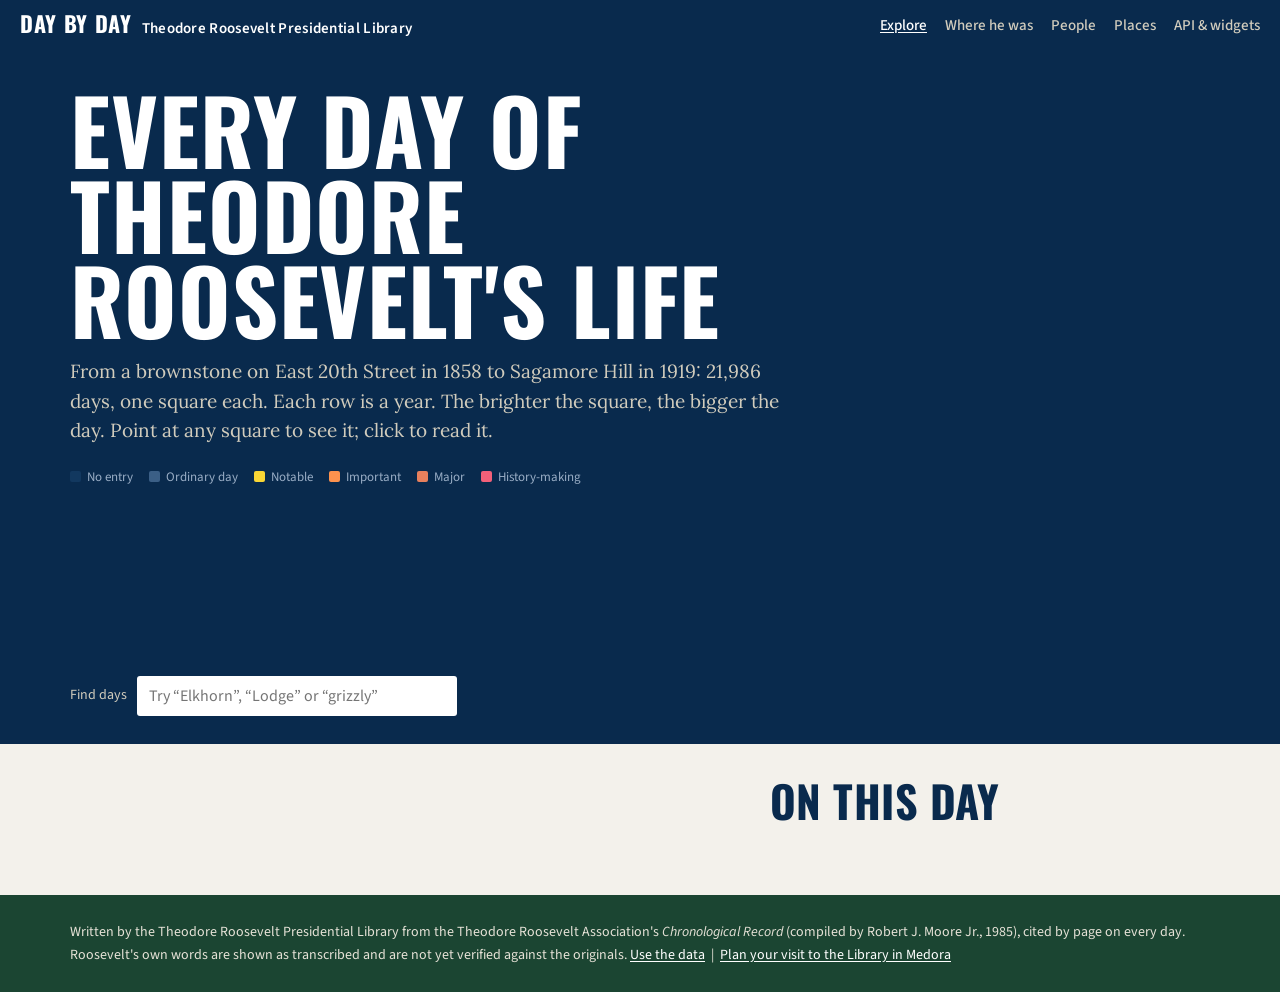
==== site/index.html @ 0353d09e "Day by Day: TR's life one day at a time — dataset, pipeline, static API, explorer and widgets 21,986" ====
<!doctype html>
<html lang="en">
<head>
<meta charset="utf-8">
<meta name="viewport" content="width=device-width, initial-scale=1">
<title>Theodore Roosevelt Day by Day | Theodore Roosevelt Presidential Library</title>
<meta name="description" content="Every day of Theodore Roosevelt's life, from his birth in New York City in 1858 to his death at Sagamore Hill in 1919: where he was, who he was with, and what he did.">
<meta property="og:title" content="Theodore Roosevelt Day by Day">
<meta property="og:description" content="Every day of Theodore Roosevelt's life: where he was, who he was with, and what he did.">
<meta property="og:type" content="website">
<meta property="og:url" content="https://daybyday.labs.trlibrary.com/">
<meta property="og:site_name" content="Theodore Roosevelt Presidential Library">
<meta name="twitter:card" content="summary_large_image">
<link rel="preconnect" href="https://fonts.googleapis.com">
<link href="https://fonts.googleapis.com/css2?family=Oswald:wght@600;700&family=Lora:ital,wght@0,400;0,700;1,400&family=Source+Sans+3:wght@400;600;700&display=swap" rel="stylesheet">
<link rel="stylesheet" href="assets/app.css">
</head>
<body>
<header class="bar">
  <a class="brand" href="index.html"><b>Day by Day</b>Theodore Roosevelt Presidential Library</a>
  <nav><a href="index.html" aria-current="page">Explore</a><a href="map.html">Where he was</a><a href="people.html">People</a><a href="places.html">Places</a><a href="api.html">API &amp; widgets</a></nav>
</header>

<section class="hero">
  <div class="wrap">
    <h1>Every day of Theodore Roosevelt's life</h1>
    <p class="lede">From a brownstone on East 20th Street in 1858 to Sagamore Hill in 1919: 21,986 days, one square each. Each row is a year. The brighter the square, the bigger the day. Point at any square to see it; click to read it.</p>
    <div class="legend" aria-hidden="true">
      <span><i style="background:var(--none)"></i>No entry</span>
      <span><i style="background:var(--s1)"></i>Ordinary day</span>
      <span><i style="background:var(--s2)"></i>Notable</span>
      <span><i style="background:var(--s3)"></i>Important</span>
      <span><i style="background:var(--s4)"></i>Major</span>
      <span><i style="background:var(--s5)"></i>History-making</span>
    </div>
    <div class="gridwrap" id="gridwrap">
      <canvas class="lifegrid" id="grid" role="img" aria-label="Grid of every day of Theodore Roosevelt's life, one row per year, colored by significance"></canvas>
      <div class="gridtip" id="tip"></div>
    </div>
    <div class="filters">
      <label class="small" for="q" style="color:var(--sand)">Find days</label>
      <input type="search" id="q" placeholder="Try “Elkhorn”, “Lodge” or “grizzly”" autocomplete="off">
      <span id="chips"></span>
      <span class="hits" id="hits" aria-live="polite"></span>
    </div>
  </div>
</section>

<main class="cols">
  <section id="day" aria-live="polite"></section>
  <aside class="side">
    <h2 id="otdTitle">On this day</h2>
    <ul class="otd" id="otd"></ul>
  </aside>
</main>

<footer class="site">
  <div class="wrap">
    Written by the Theodore Roosevelt Presidential Library from the Theodore Roosevelt Association's <i>Chronological Record</i> (compiled by Robert J. Moore Jr., 1985), cited by page on every day. Roosevelt's own words are shown as transcribed and are not yet verified against the originals.
    <a href="api.html">Use the data</a> &nbsp;|&nbsp; <a href="https://www.trlibrary.com/visit">Plan your visit to the Library in Medora</a>
  </div>
</footer>

<script src="assets/app.js"></script>
<script>
(async () => {
  const COLORS = ["#12385F", "#3B5F86", "#F9D635", "#FC924E", "#E7805D", "#F36079"];
  const DIM = "#0F2F52";
  const canvas = document.getElementById("grid"), tip = document.getElementById("tip");
  const ctx = canvas.getContext("2d");
  const grid = await DBD.get("grid.json");
  const rows = grid.rows;                                  // [date, sig, loc, headline, tags]
  const Y0 = 1858, Y1 = 1919, LABEL = 38;
  let CW = 3, CH = 8, GAP = 1;
  let match = null;                                        // Set of dates or null
  const pos = new Map();
  function doy(iso) { const d = new Date(iso + "T00:00:00Z"); return Math.floor((d - Date.UTC(d.getUTCFullYear(), 0, 1)) / 864e5); }
  function layout() {
    const w = Math.min(document.getElementById("gridwrap").clientWidth, 1140);
    CW = Math.max(2, Math.floor((w - LABEL) / 366));
    const dpr = window.devicePixelRatio || 1;
    const W = LABEL + 366 * CW, H = (Y1 - Y0 + 1) * (CH + GAP) + 18;
    canvas.width = W * dpr; canvas.height = H * dpr; canvas.style.width = W + "px"; canvas.style.height = H + "px";
    ctx.setTransform(dpr, 0, 0, dpr, 0, 0);
    draw();
  }
  function draw() {
    ctx.clearRect(0, 0, canvas.width, canvas.height);
    ctx.font = "600 11px 'Source Sans 3', sans-serif"; ctx.fillStyle = "#99ADC5"; ctx.textBaseline = "middle";
    for (let y = Y0; y <= Y1; y++) if (y === Y0 || y === Y1 || (y % 5 === 0 && y - Y0 > 2 && Y1 - y > 2)) ctx.fillText(y, 0, (y - Y0) * (CH + GAP) + CH / 2);
    ["Jan", "Apr", "Jul", "Oct"].forEach((m, i) => { ctx.fillText(m, LABEL + [0, 90, 181, 273][i] * CW, (Y1 - Y0 + 1) * (CH + GAP) + 9); });
    for (const r of rows) {
      const y = +r[0].slice(0, 4), x = doy(r[0]);
      const px = LABEL + x * CW, py = (y - Y0) * (CH + GAP);
      pos.set(`${y}:${x}`, r);
      let c = r[1] < 0 ? COLORS[0] : COLORS[Math.max(1, r[1])];
      if (match && !match.has(r[0])) c = DIM;
      ctx.fillStyle = c; ctx.fillRect(px, py, Math.max(1, CW - (CW > 2 ? 1 : 0)), CH);
    }
  }
  function cellAt(ev) {
    const b = canvas.getBoundingClientRect();
    const x = Math.floor((ev.clientX - b.left - LABEL) / CW), y = Math.floor((ev.clientY - b.top) / (CH + GAP));
    return pos.get(`${Y0 + y}:${x}`);
  }
  canvas.addEventListener("mousemove", ev => {
    const r = cellAt(ev);
    if (!r) { tip.style.display = "none"; return; }
    tip.innerHTML = `<b>${DBD.esc(DBD.fmtDate(r[0]))}</b>${DBD.esc(r[3] || "No entry in the record")}`;
    const wb = document.getElementById("gridwrap").getBoundingClientRect();
    tip.style.display = "block";
    tip.style.left = Math.min(ev.clientX - wb.left + 14, wb.width - 310) + "px";
    tip.style.top = (ev.clientY - wb.top + 14) + "px";
  });
  canvas.addEventListener("mouseleave", () => tip.style.display = "none");
  canvas.addEventListener("click", ev => { const r = cellAt(ev); if (r) showDay(r[0], true); });
  window.addEventListener("resize", layout);
  layout();

  // day panel
  async function showDay(date, push) {
    const d = await DBD.get(`days/${date}.json`);
    document.getElementById("day").innerHTML = DBD.renderDay(d);
    if (push) history.pushState({ date }, "", `?date=${date}`);
    document.querySelectorAll("#day .daynav a[data-date]").forEach(a => a.addEventListener("click", e => { e.preventDefault(); showDay(a.dataset.date, true); }));
  }
  window.addEventListener("popstate", e => e.state?.date && showDay(e.state.date));

  // on this day
  const today = new Date(), md = String(today.getMonth() + 1).padStart(2, "0") + "-" + String(today.getDate()).padStart(2, "0");
  document.getElementById("otdTitle").textContent = `On ${DBD.MONTHS[today.getMonth()]} ${today.getDate()}`;
  DBD.get(`on-this-day/${md}.json`).then(o => {
    document.getElementById("otd").innerHTML = o.days.slice(0, 8).map(x => `<li><span class="yr">${x.date.slice(0, 4)}</span><button class="linkish" data-date="${x.date}">${DBD.esc(x.headline)}</button><div class="small">Age ${x.age}${x.location ? ` | ${DBD.esc(x.location)}` : ""}</div></li>`).join("");
    document.querySelectorAll("#otd button").forEach(b => b.addEventListener("click", () => { showDay(b.dataset.date, true); document.getElementById("day").scrollIntoView({ behavior: "smooth" }); }));
    if (!DBD.param("date") && o.days.length) showDay(o.days[0].date);
  });
  if (DBD.param("date")) showDay(DBD.param("date"));

  // search + tag filter
  const TAGS = ["badlands", "hunting", "conservation", "family", "presidency", "rough-riders", "writing", "africa", "south-america"];
  const chips = document.getElementById("chips");
  let activeTag = DBD.param("tag");
  chips.innerHTML = TAGS.map(t => `<button class="chip" data-tag="${t}" aria-pressed="${t === activeTag}">${t.replace(/-/g, " ")}</button>`).join(" ");
  let search = null;
  async function apply() {
    const q = document.getElementById("q").value.trim().toLowerCase();
    let set = null;
    if (q.length > 1) {
      search = search || await DBD.get("search.json");
      set = new Set(search.filter(s => (s[1] + " " + s[2] + " " + (s[4] || "") + " " + s[3].join(" ")).toLowerCase().includes(q)).map(s => s[0]));
    }
    if (activeTag) {
      const t = new Set(rows.filter(r => (r[4] || []).includes(activeTag)).map(r => r[0]));
      set = set ? new Set([...set].filter(x => t.has(x))) : t;
    }
    match = set; draw();
    document.getElementById("hits").textContent = set ? `${set.size.toLocaleString()} days match` : "";
  }
  let timer;
  document.getElementById("q").addEventListener("input", () => { clearTimeout(timer); timer = setTimeout(apply, 220); });
  chips.addEventListener("click", e => {
    const b = e.target.closest("button[data-tag]"); if (!b) return;
    activeTag = activeTag === b.dataset.tag ? null : b.dataset.tag;
    chips.querySelectorAll("button").forEach(x => x.setAttribute("aria-pressed", x.dataset.tag === activeTag));
    apply();
  });
  if (activeTag) apply();
})();
</script>
</body>
</html>
---- site/assets/app.css ----
/* Day by Day — TRPL brand tokens (Brand Identity System, 2020) */
:root {
  --night: #092A4D;        /* Night Sky */
  --night-2: #0E355F;
  --forest: #1B4532;       /* Dark Forest */
  --forest-bright: #8FC895;/* Bright Forest */
  --sand: #D1CCBD;         /* Sand */
  --sand-2: #E6E2D7;
  --paper: #F3F1EB;
  --ink: #25282A;          /* Dark Gray */
  --ink-2: #4A4F52;
  --sky: #99ADC5;          /* Gray Sky */
  --s1: #3B5F86;           /* day with a routine entry */
  --s2: #F9D635;           /* Sunset Yellow */
  --s3: #FC924E;           /* Sunset Orange */
  --s4: #E7805D;           /* Deep Orange */
  --s5: #F36079;           /* Sunset Pink */
  --none: #12385F;
  --display: "Dharma Gothic E", "Dharma Gothic", "Oswald", "Arial Narrow", sans-serif;
  --serif: "ITC Clearface", "Clearface", "Lora", Georgia, serif;
  --sans: "Frutiger Next", "Frutiger", "Source Sans 3", "Segoe UI", system-ui, sans-serif;
  --radius: 3px;
}
* { box-sizing: border-box; }
html { -webkit-text-size-adjust: 100%; }
body { margin: 0; background: var(--paper); color: var(--ink); font: 17px/1.6 var(--serif); }
a { color: var(--forest); text-underline-offset: 2px; }
a:hover { color: var(--ink); }
:focus-visible { outline: 3px solid var(--s3); outline-offset: 2px; }
img { max-width: 100%; }

.bar { background: var(--night); color: #fff; padding: 12px 20px; display: flex; align-items: center; gap: 20px; flex-wrap: wrap; }
.bar .brand { font: 600 15px/1.2 var(--sans); color: #fff; text-decoration: none; letter-spacing: .02em; }
.bar .brand b { font: 700 22px/1 var(--display); text-transform: uppercase; letter-spacing: .03em; margin-right: 10px; }
.bar nav { margin-left: auto; display: flex; gap: 18px; flex-wrap: wrap; }
.bar nav a { color: var(--sand); font: 500 15px var(--sans); text-decoration: none; }
.bar nav a:hover, .bar nav a[aria-current] { color: #fff; text-decoration: underline; }

h1, h2, .display { font-family: var(--display); font-weight: 700; text-transform: uppercase; letter-spacing: .01em; line-height: .95; margin: 0; }
h1 { font-size: clamp(40px, 7vw, 92px); }
h2 { font-size: clamp(28px, 3.6vw, 44px); margin-bottom: 14px; }
h3 { font: 700 20px/1.25 var(--serif); margin: 0 0 6px; }
.small { font: 14px/1.45 var(--sans); color: var(--ink-2); }
.wrap { max-width: 1180px; margin: 0 auto; padding: 0 20px; }

/* hero: life grid */
.hero { background: var(--night); color: #fff; padding: 36px 0 28px; }
.hero h1 { color: #fff; max-width: 14ch; }
.hero .lede { font: 19px/1.55 var(--serif); color: var(--sand); max-width: 60ch; margin: 16px 0 22px; }
.legend { display: flex; gap: 16px; flex-wrap: wrap; font: 13px var(--sans); color: var(--sky); align-items: center; }
.legend i { display: inline-block; width: 11px; height: 11px; border-radius: 2px; margin-right: 6px; vertical-align: -1px; }
.gridwrap { position: relative; margin-top: 18px; overflow-x: auto; padding-bottom: 6px; }
canvas.lifegrid { display: block; cursor: crosshair; image-rendering: pixelated; }
.gridtip { position: absolute; pointer-events: none; background: #fff; color: var(--ink); border-radius: var(--radius);
  padding: 8px 10px; font: 14px/1.35 var(--sans); max-width: 300px; box-shadow: 0 6px 20px rgba(9,42,77,.35); display: none; z-index: 5; }
.gridtip b { display: block; font: 700 15px/1.3 var(--serif); }
.filters { display: flex; gap: 10px; flex-wrap: wrap; align-items: center; margin-top: 16px; }
.filters input[type=search] { font: 16px var(--sans); padding: 9px 12px; border: 0; border-radius: var(--radius); min-width: min(320px, 100%); }
.chip { font: 600 13px var(--sans); border: 1px solid var(--sky); color: var(--sand); background: transparent; border-radius: 99px; padding: 5px 11px; cursor: pointer; }
.chip[aria-pressed=true] { background: var(--forest-bright); color: var(--night); border-color: var(--forest-bright); }
.hits { font: 14px var(--sans); color: var(--sky); }

/* reading layout */
.cols { display: grid; grid-template-columns: minmax(0, 1.5fr) minmax(0, 1fr); gap: 40px; padding: 36px 20px 60px; max-width: 1180px; margin: 0 auto; }
@media (max-width: 860px) { .cols { grid-template-columns: 1fr; gap: 28px; } }
.daycard { background: #fff; border-top: 6px solid var(--s3); padding: 22px 24px 24px; border-radius: 0 0 var(--radius) var(--radius); }
.daycard .date { font: 700 30px/1 var(--display); text-transform: uppercase; color: var(--night); }
.daycard .meta { font: 14px/1.5 var(--sans); color: var(--ink-2); margin: 6px 0 14px; }
.daycard .headline { font: 700 24px/1.25 var(--serif); margin: 0 0 8px; }
.daycard .summary { font-size: 18px; margin: 0 0 16px; max-width: 64ch; }
.daycard .empty { color: var(--ink-2); font-style: italic; }
.events { list-style: none; padding: 0; margin: 0 0 16px; border-left: 2px solid var(--sand); }
.events li { padding: 4px 0 4px 14px; position: relative; font-size: 16px; }
.events li::before { content: ""; position: absolute; left: -6px; top: 13px; width: 10px; height: 10px; border-radius: 50%; background: var(--sand); }
.events .act { font: 600 12px var(--sans); color: var(--forest); background: #EAF4EB; padding: 1px 7px; border-radius: 99px; margin-right: 6px; white-space: nowrap; }
blockquote.trq { margin: 0 0 12px; padding: 10px 16px; background: var(--sand-2); border-left: 4px solid var(--forest); font-style: italic; }
blockquote.trq footer { font: normal 12px var(--sans); color: var(--ink-2); margin-top: 4px; }
.taglist { display: flex; gap: 6px; flex-wrap: wrap; margin: 6px 0 0; padding: 0; list-style: none; }
.taglist a { font: 600 13px var(--sans); background: var(--sand-2); color: var(--ink); padding: 3px 9px; border-radius: 99px; text-decoration: none; }
.who { list-style: none; padding: 0; margin: 0; columns: 2 220px; }
.who li { break-inside: avoid; padding: 2px 0; font-size: 16px; }
.who .role { font: 12px var(--sans); color: var(--ink-2); }
.daynav { display: flex; justify-content: space-between; gap: 10px; margin-top: 18px; font: 600 15px var(--sans); }
.side h2 { color: var(--night); }
.otd { list-style: none; padding: 0; margin: 0; }
.otd li { padding: 12px 0; border-bottom: 1px solid var(--sand); }
.otd .yr { font: 700 26px/1 var(--display); color: var(--s4); margin-right: 8px; }
.otd button.linkish { all: unset; cursor: pointer; font: 700 17px/1.3 var(--serif); color: var(--ink); }
.otd button.linkish:hover, .otd button.linkish:focus-visible { text-decoration: underline; }
.src { font: 13px/1.5 var(--sans); color: var(--ink-2); border-top: 1px solid var(--sand); padding-top: 10px; margin-top: 16px; }
.btn { display: inline-block; font: 600 15px var(--sans); background: var(--night); color: #fff; padding: 10px 16px; border-radius: var(--radius); text-decoration: none; border: 0; cursor: pointer; }
.btn:hover { background: var(--forest); color: #fff; }
.list-table { width: 100%; border-collapse: collapse; font: 15px/1.4 var(--sans); }
.list-table th { text-align: left; font-weight: 700; border-bottom: 2px solid var(--ink); padding: 6px 8px; }
.list-table td { border-bottom: 1px solid var(--sand); padding: 6px 8px; vertical-align: top; }
.list-table td.d { white-space: nowrap; }
pre, code { font: 14px/1.5 ui-monospace, SFMono-Regular, Menlo, monospace; }
pre { background: var(--night); color: var(--sand-2); padding: 14px 16px; overflow-x: auto; border-radius: var(--radius); }
footer.site { background: var(--forest); color: var(--sand-2); padding: 26px 20px; font: 14px/1.6 var(--sans); }
footer.site a { color: #fff; }
#map { height: 62vh; min-height: 380px; border-radius: var(--radius); }
.mapctl { display: flex; gap: 12px; align-items: center; flex-wrap: wrap; margin: 14px 0; font: 15px var(--sans); }
.mapctl input[type=range] { flex: 1; min-width: 200px; accent-color: var(--s3); }
.stay-now { font: 700 22px/1.2 var(--serif); }
@media (prefers-reduced-motion: reduce) { * { transition: none !important; animation: none !important; } }
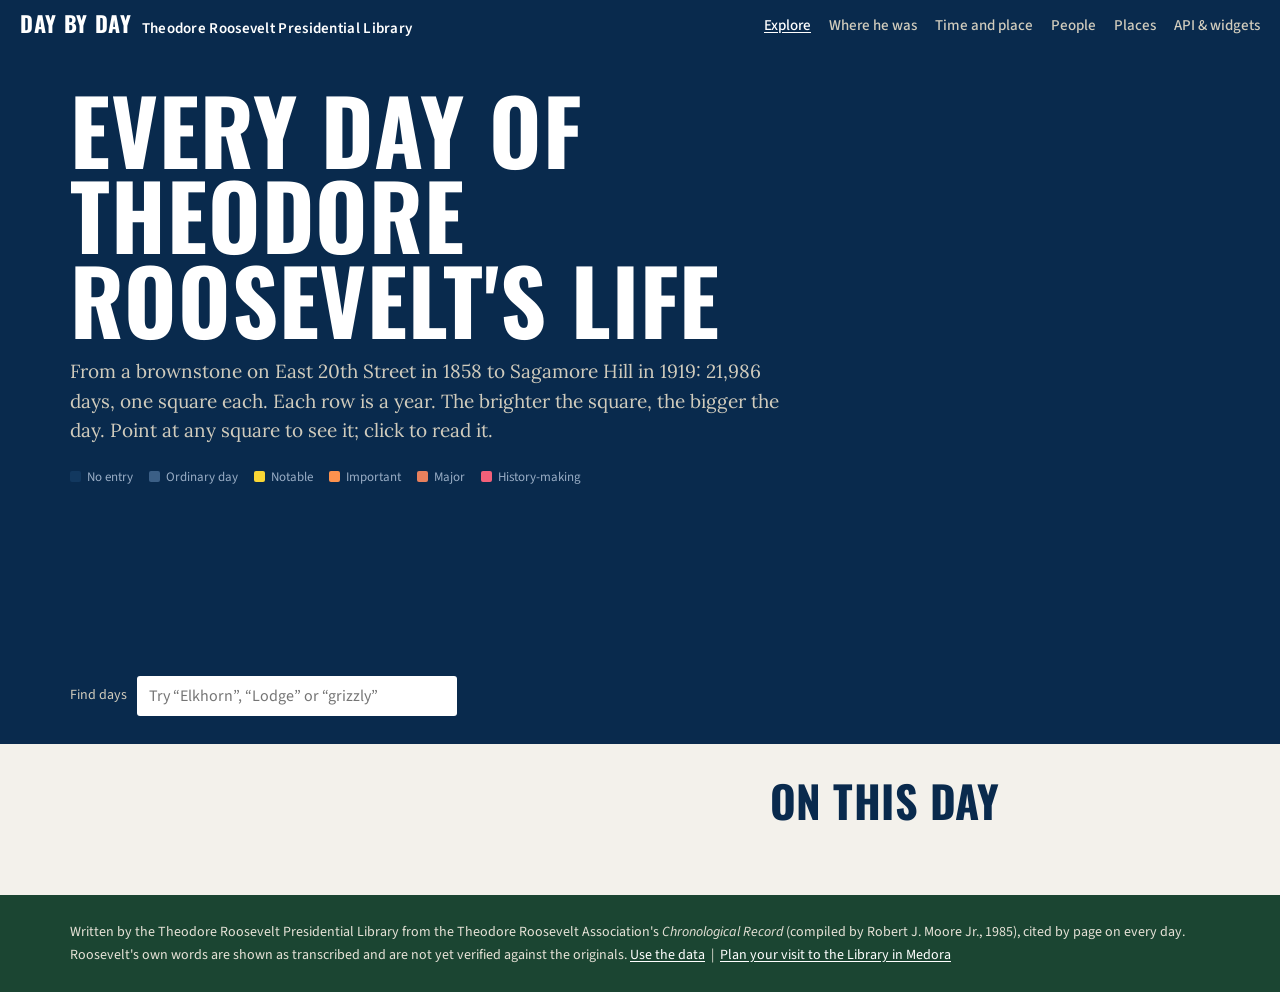
==== commit 8be98fb7: "Map stepper with day context, Time and place view, Today widget, TRC archive links, OTD sidebar orde" ====
--- a/site/index.html
+++ b/site/index.html
@@ -18,7 +18,7 @@
 <body>
 <header class="bar">
   <a class="brand" href="index.html"><b>Day by Day</b>Theodore Roosevelt Presidential Library</a>
-  <nav><a href="index.html" aria-current="page">Explore</a><a href="map.html">Where he was</a><a href="people.html">People</a><a href="places.html">Places</a><a href="api.html">API &amp; widgets</a></nav>
+  <nav><a href="index.html" aria-current="page">Explore</a><a href="map.html">Where he was</a><a href="timeplace.html">Time and place</a><a href="people.html">People</a><a href="places.html">Places</a><a href="api.html">API &amp; widgets</a></nav>
 </header>
 
 <section class="hero">
@@ -50,6 +50,7 @@
   <section id="day" aria-live="polite"></section>
   <aside class="side">
     <h2 id="otdTitle">On this day</h2>
+    <div id="otdNote"></div>
     <ul class="otd" id="otd"></ul>
   </aside>
 </main>
@@ -130,7 +131,9 @@
   const today = new Date(), md = String(today.getMonth() + 1).padStart(2, "0") + "-" + String(today.getDate()).padStart(2, "0");
   document.getElementById("otdTitle").textContent = `On ${DBD.MONTHS[today.getMonth()]} ${today.getDate()}`;
   DBD.get(`on-this-day/${md}.json`).then(o => {
-    document.getElementById("otd").innerHTML = o.days.slice(0, 8).map(x => `<li><span class="yr">${x.date.slice(0, 4)}</span><button class="linkish" data-date="${x.date}">${DBD.esc(x.headline)}</button><div class="small">Age ${x.age}${x.location ? ` | ${DBD.esc(x.location)}` : ""}</div></li>`).join("");
+    const l = DBD.otdList(o.days, 8, x => `<button class="linkish" data-date="${x.date}">${DBD.esc(x.headline)}</button>`);
+    document.getElementById("otd").innerHTML = l.items;
+    document.getElementById("otdNote").innerHTML = l.note;
     document.querySelectorAll("#otd button").forEach(b => b.addEventListener("click", () => { showDay(b.dataset.date, true); document.getElementById("day").scrollIntoView({ behavior: "smooth" }); }));
     if (!DBD.param("date") && o.days.length) showDay(o.days[0].date);
   });
--- a/site/assets/app.css
+++ b/site/assets/app.css
@@ -83,7 +83,9 @@
 .daynav { display: flex; justify-content: space-between; gap: 10px; margin-top: 18px; font: 600 15px var(--sans); }
 .side h2 { color: var(--night); }
 .otd { list-style: none; padding: 0; margin: 0; }
-.otd li { padding: 12px 0; border-bottom: 1px solid var(--sand); }
+.otd li { padding: 12px 0 12px 12px; border-bottom: 1px solid var(--sand); border-left: 4px solid var(--s1); }
+.otd li.sig2 { border-left-color: var(--s2); } .otd li.sig3 { border-left-color: var(--s3); }
+.otd li.sig4 { border-left-color: var(--s4); } .otd li.sig5 { border-left-color: var(--s5); }
 .otd .yr { font: 700 26px/1 var(--display); color: var(--s4); margin-right: 8px; }
 .otd button.linkish { all: unset; cursor: pointer; font: 700 17px/1.3 var(--serif); color: var(--ink); }
 .otd button.linkish:hover, .otd button.linkish:focus-visible { text-decoration: underline; }
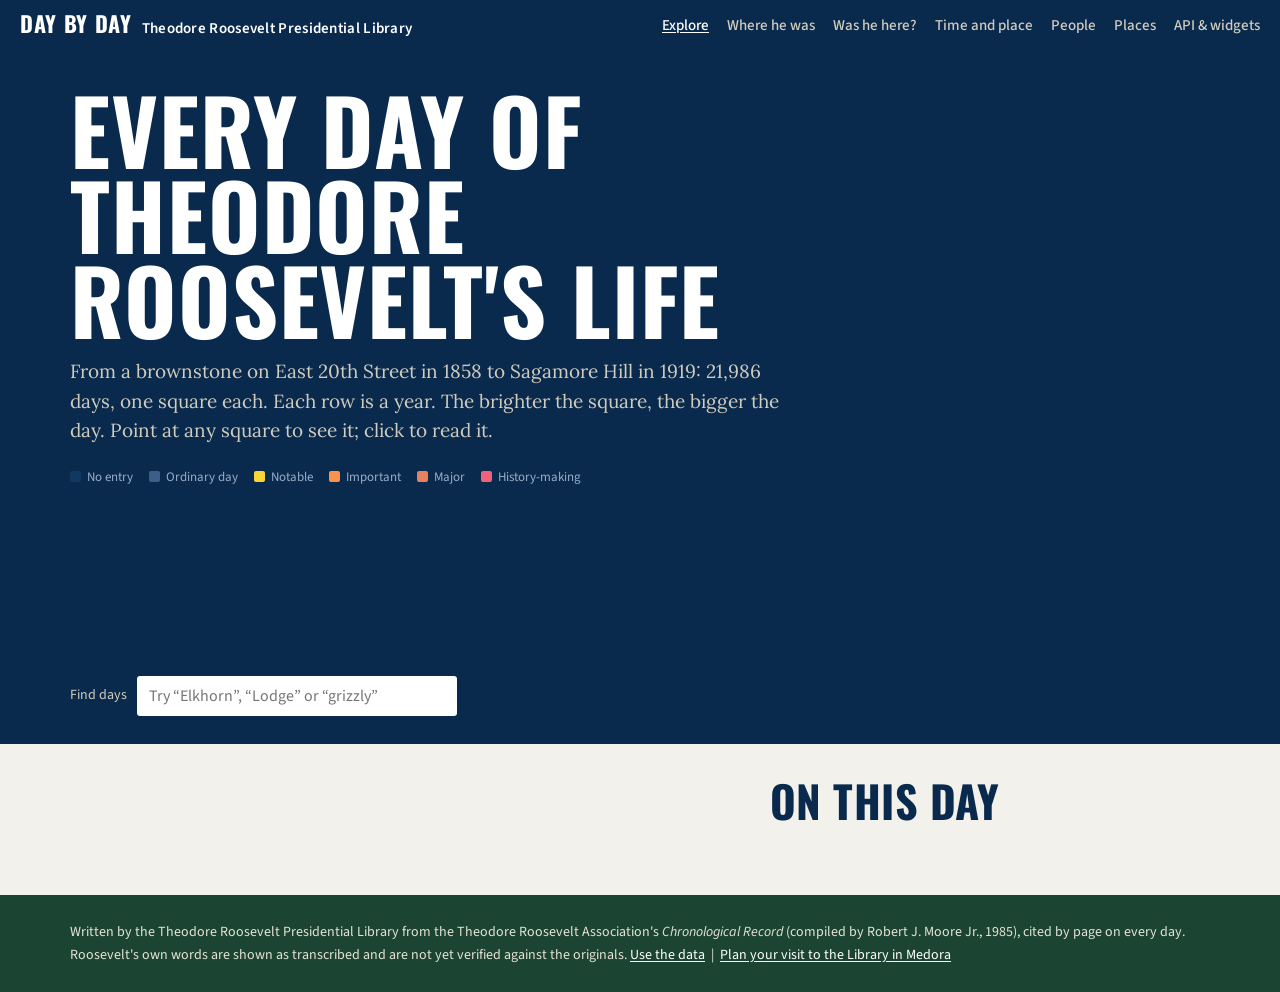
==== commit 27bf7d49: "Was he here? Look up a town and see if T.R. went there, nearby, or in the state New page near.html: " ====
--- a/site/index.html
+++ b/site/index.html
@@ -18,7 +18,7 @@
 <body>
 <header class="bar">
   <a class="brand" href="index.html"><b>Day by Day</b>Theodore Roosevelt Presidential Library</a>
-  <nav><a href="index.html" aria-current="page">Explore</a><a href="map.html">Where he was</a><a href="timeplace.html">Time and place</a><a href="people.html">People</a><a href="places.html">Places</a><a href="api.html">API &amp; widgets</a></nav>
+  <nav><a href="index.html" aria-current="page">Explore</a><a href="map.html">Where he was</a><a href="near.html">Was he here?</a><a href="timeplace.html">Time and place</a><a href="people.html">People</a><a href="places.html">Places</a><a href="api.html">API &amp; widgets</a></nav>
 </header>
 
 <section class="hero">
--- a/site/assets/app.css
+++ b/site/assets/app.css
@@ -74,7 +74,11 @@
 .events li::before { content: ""; position: absolute; left: -6px; top: 13px; width: 10px; height: 10px; border-radius: 50%; background: var(--sand); }
 .events .act { font: 600 12px var(--sans); color: var(--forest); background: #EAF4EB; padding: 1px 7px; border-radius: 99px; margin-right: 6px; white-space: nowrap; }
 blockquote.trq { margin: 0 0 12px; padding: 10px 16px; background: var(--sand-2); border-left: 4px solid var(--forest); font-style: italic; }
-blockquote.trq footer { font: normal 12px var(--sans); color: var(--ink-2); margin-top: 4px; }
+blockquote.trq footer { font: normal 12px/1.5 var(--sans); color: var(--ink-2); margin-top: 6px; }
+blockquote.trq footer cite { font-style: normal; display: block; }
+blockquote.trq footer .qsrc { display: block; font-weight: 600; }
+blockquote.trq footer .qsrc a { color: var(--forest); }
+blockquote.trq footer .qnote { display: block; }
 .taglist { display: flex; gap: 6px; flex-wrap: wrap; margin: 6px 0 0; padding: 0; list-style: none; }
 .taglist a { font: 600 13px var(--sans); background: var(--sand-2); color: var(--ink); padding: 3px 9px; border-radius: 99px; text-decoration: none; }
 .who { list-style: none; padding: 0; margin: 0; columns: 2 220px; }
@@ -105,3 +109,6 @@
 .mapctl input[type=range] { flex: 1; min-width: 200px; accent-color: var(--s3); }
 .stay-now { font: 700 22px/1.2 var(--serif); }
 @media (prefers-reduced-motion: reduce) { * { transition: none !important; animation: none !important; } }
+
+.dnote { margin: 16px 0 0; padding: 10px 14px; background: var(--sand-2); border-left: 3px solid var(--s4); border-radius: 4px; font-size: 15px; line-height: 1.45; }
+.dnote b { font-weight: 700; color: var(--night); }
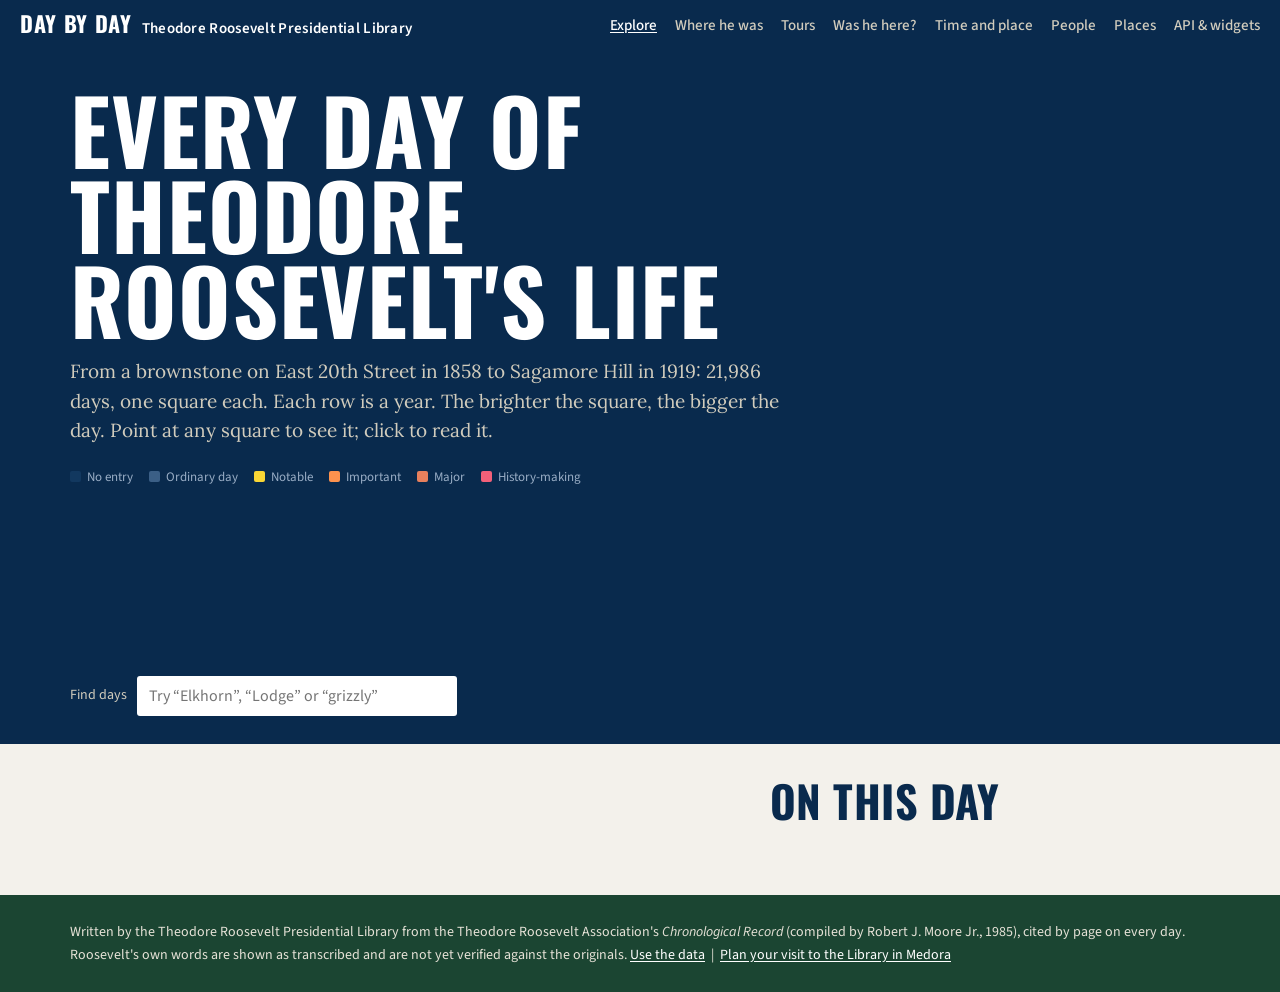
==== commit 54acc602: "tours" ====
--- a/site/index.html
+++ b/site/index.html
@@ -18,7 +18,7 @@
 <body>
 <header class="bar">
   <a class="brand" href="index.html"><b>Day by Day</b>Theodore Roosevelt Presidential Library</a>
-  <nav><a href="index.html" aria-current="page">Explore</a><a href="map.html">Where he was</a><a href="near.html">Was he here?</a><a href="timeplace.html">Time and place</a><a href="people.html">People</a><a href="places.html">Places</a><a href="api.html">API &amp; widgets</a></nav>
+  <nav><a href="index.html" aria-current="page">Explore</a><a href="map.html">Where he was</a><a href="tours.html">Tours</a><a href="near.html">Was he here?</a><a href="timeplace.html">Time and place</a><a href="people.html">People</a><a href="places.html">Places</a><a href="api.html">API &amp; widgets</a></nav>
 </header>
 
 <section class="hero">
--- a/site/assets/app.css
+++ b/site/assets/app.css
@@ -112,3 +112,30 @@
 
 .dnote { margin: 16px 0 0; padding: 10px 14px; background: var(--sand-2); border-left: 3px solid var(--s4); border-radius: 4px; font-size: 15px; line-height: 1.45; }
 .dnote b { font-weight: 700; color: var(--night); }
+
+/* tours */
+:root { --k-speaking: #FC924E; --k-campaign: #F36079; --k-expedition: #1B4532; --k-abroad: #3B5F86; --k-hunting: #C9A227; }
+.kind { font: 700 12px var(--sans); text-transform: uppercase; letter-spacing: .06em; color: var(--k, var(--ink-2)); }
+.kind-speaking { --k: var(--k-speaking); } .kind-campaign { --k: var(--k-campaign); } .kind-expedition { --k: var(--k-expedition); }
+.kind-abroad { --k: var(--k-abroad); } .kind-hunting { --k: var(--k-hunting); }
+.tourline { position: relative; height: 46px; margin: 18px 0 6px; background: var(--sand-2); border-radius: var(--radius); }
+.tourline a { position: absolute; top: 8px; height: 30px; min-width: 4px; background: var(--k); border-radius: 2px; opacity: .85; }
+.tourline a:hover, .tourline a:focus-visible { opacity: 1; outline: 2px solid var(--night); outline-offset: 1px; }
+.tourline .yr { position: absolute; top: 48px; font: 12px var(--sans); color: var(--ink-2); transform: translateX(-50%); }
+.tourcards { display: grid; grid-template-columns: repeat(auto-fill, minmax(280px, 1fr)); gap: 18px; margin-top: 22px; }
+.tourcard { background: #fff; border-top: 5px solid var(--k); border-radius: 0 0 var(--radius) var(--radius); padding: 14px 16px 16px;
+  text-decoration: none; color: var(--ink); display: flex; flex-direction: column; gap: 6px; }
+.tourcard:hover { box-shadow: 0 6px 18px rgba(9,42,77,.15); color: var(--ink); }
+.tourcard:hover .t { text-decoration: underline; }
+.tourcard .t { font: 700 20px/1.2 var(--serif); }
+.tourcard .when { font: 14px var(--sans); color: var(--ink-2); }
+.tourcard .s { font-size: 16px; line-height: 1.45; margin: 0; }
+.tourcard .nums { font: 13px var(--sans); color: var(--ink-2); margin-top: auto; }
+svg.route { display: block; width: 100%; height: 120px; background: var(--paper); border-radius: var(--radius); }
+.chips-light .chip { color: var(--night); border-color: var(--sky); }
+.statrow { display: flex; flex-wrap: wrap; gap: 10px 28px; margin: 14px 0 0; padding: 0; list-style: none; }
+.statrow li { font: 14px var(--sans); color: var(--ink-2); }
+.statrow b { display: block; font: 700 30px/1 var(--display); color: var(--night); }
+.tourbanner { font: 14px/1.4 var(--sans); background: var(--sand-2); border-left: 4px solid var(--s3); padding: 6px 10px; margin: -4px 0 14px; }
+.tourbanner a { font-weight: 600; }
+.embedbox textarea { width: 100%; font: 13px/1.5 ui-monospace, Menlo, monospace; background: var(--night); color: var(--sand-2); border: 0; border-radius: var(--radius); padding: 12px; resize: vertical; }
